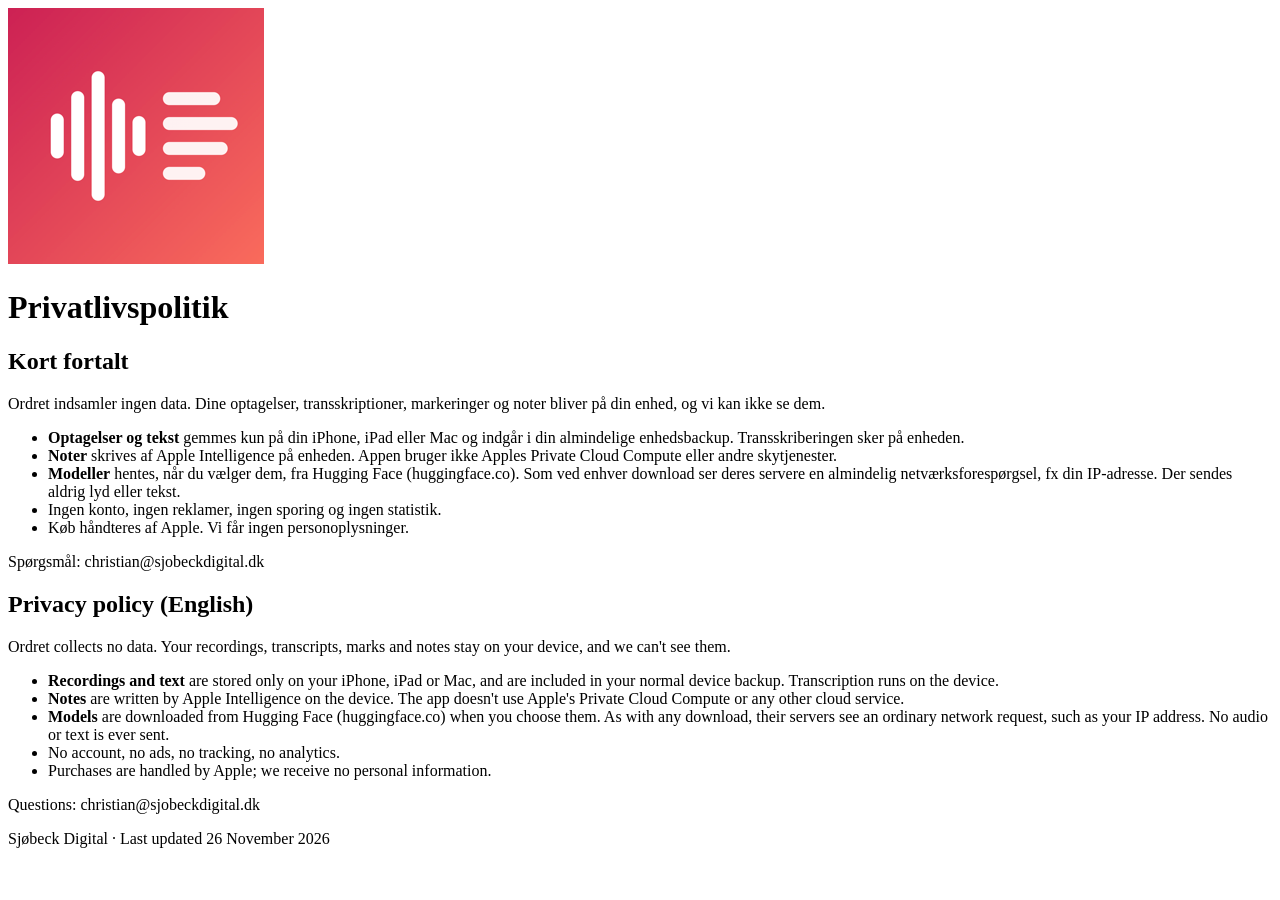
==== privacy/index.html @ f3a8c6c5 "Update privacy/index.html" ====
<!doctype html>
<html lang="da">
<head>
<meta charset="utf-8">
<meta name="viewport" content="width=device-width, initial-scale=1, viewport-fit=cover">
<title>Ordret – privatlivspolitik</title>
<link rel="stylesheet" href="../style.css">
<link rel="icon" href="../icon.png">
</head>
<body>
<main>
  <header><a href="../"><img src="../icon.png" alt="Ordret"></a><h1>Privatlivspolitik</h1></header>

  <section>
    <h2>Kort fortalt</h2>
    <p>Ordret indsamler ingen data. Dine optagelser, transskriptioner, markeringer og noter bliver på din enhed, og vi kan ikke se dem.</p>
    <ul>
      <li><strong>Optagelser og tekst</strong> gemmes kun på din iPhone, iPad eller Mac og indgår i din almindelige enhedsbackup. Transskriberingen sker på enheden.</li>
      <li><strong>Noter</strong> skrives af Apple Intelligence på enheden. Appen bruger ikke Apples Private Cloud Compute eller andre skytjenester.</li>
      <li><strong>Modeller</strong> hentes, når du vælger dem, fra Hugging Face (huggingface.co). Som ved enhver download ser deres servere en almindelig netværksforespørgsel, fx din IP-adresse. Der sendes aldrig lyd eller tekst.</li>
      <li>Ingen konto, ingen reklamer, ingen sporing og ingen statistik.</li>
      <li>Køb håndteres af Apple. Vi får ingen personoplysninger.</li>
    </ul>
    <p>Spørgsmål: <span>christian@sjobeckdigital.dk</span></p>
  </section>

  <section lang="en">
    <h2>Privacy policy (English)</h2>
    <p>Ordret collects no data. Your recordings, transcripts, marks and notes stay on your device, and we can't see them.</p>
    <ul>
      <li><strong>Recordings and text</strong> are stored only on your iPhone, iPad or Mac, and are included in your normal device backup. Transcription runs on the device.</li>
      <li><strong>Notes</strong> are written by Apple Intelligence on the device. The app doesn't use Apple's Private Cloud Compute or any other cloud service.</li>
      <li><strong>Models</strong> are downloaded from Hugging Face (huggingface.co) when you choose them. As with any download, their servers see an ordinary network request, such as your IP address. No audio or text is ever sent.</li>
      <li>No account, no ads, no tracking, no analytics.</li>
      <li>Purchases are handled by Apple; we receive no personal information.</li>
    </ul>
    <p>Questions: <span>christian@sjobeckdigital.dk</span></p>
  </section>

  <footer>Sjøbeck Digital · Last updated 26 November 2026</footer>
</main>
</body>
</html>
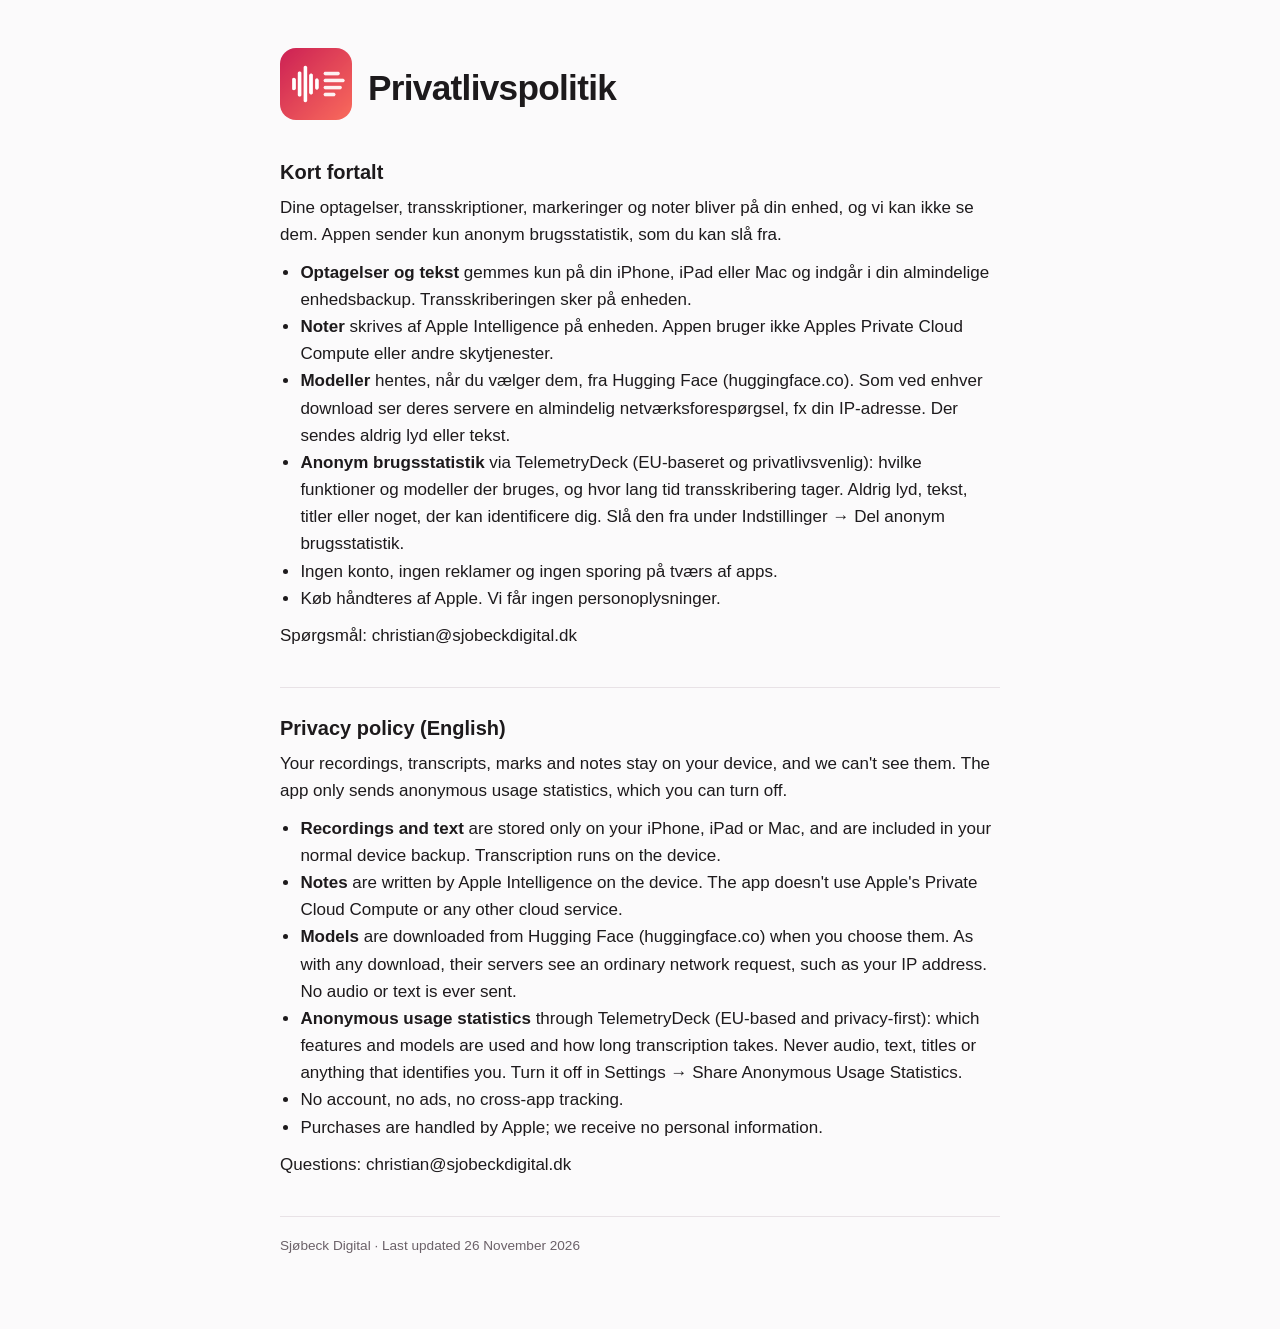
==== commit b163619d: "Update privacy/index.html" ====
--- a/privacy/index.html
+++ b/privacy/index.html
@@ -13,12 +13,13 @@
 
   <section>
     <h2>Kort fortalt</h2>
-    <p>Ordret indsamler ingen data. Dine optagelser, transskriptioner, markeringer og noter bliver på din enhed, og vi kan ikke se dem.</p>
+    <p>Dine optagelser, transskriptioner, markeringer og noter bliver på din enhed, og vi kan ikke se dem. Appen sender kun anonym brugsstatistik, som du kan slå fra.</p>
     <ul>
       <li><strong>Optagelser og tekst</strong> gemmes kun på din iPhone, iPad eller Mac og indgår i din almindelige enhedsbackup. Transskriberingen sker på enheden.</li>
       <li><strong>Noter</strong> skrives af Apple Intelligence på enheden. Appen bruger ikke Apples Private Cloud Compute eller andre skytjenester.</li>
       <li><strong>Modeller</strong> hentes, når du vælger dem, fra Hugging Face (huggingface.co). Som ved enhver download ser deres servere en almindelig netværksforespørgsel, fx din IP-adresse. Der sendes aldrig lyd eller tekst.</li>
-      <li>Ingen konto, ingen reklamer, ingen sporing og ingen statistik.</li>
+      <li><strong>Anonym brugsstatistik</strong> via TelemetryDeck (EU-baseret og privatlivsvenlig): hvilke funktioner og modeller der bruges, og hvor lang tid transskribering tager. Aldrig lyd, tekst, titler eller noget, der kan identificere dig. Slå den fra under Indstillinger → Del anonym brugsstatistik.</li>
+      <li>Ingen konto, ingen reklamer og ingen sporing på tværs af apps.</li>
       <li>Køb håndteres af Apple. Vi får ingen personoplysninger.</li>
     </ul>
     <p>Spørgsmål: <span>christian@sjobeckdigital.dk</span></p>
@@ -26,12 +27,13 @@
 
   <section lang="en">
     <h2>Privacy policy (English)</h2>
-    <p>Ordret collects no data. Your recordings, transcripts, marks and notes stay on your device, and we can't see them.</p>
+    <p>Your recordings, transcripts, marks and notes stay on your device, and we can't see them. The app only sends anonymous usage statistics, which you can turn off.</p>
     <ul>
       <li><strong>Recordings and text</strong> are stored only on your iPhone, iPad or Mac, and are included in your normal device backup. Transcription runs on the device.</li>
       <li><strong>Notes</strong> are written by Apple Intelligence on the device. The app doesn't use Apple's Private Cloud Compute or any other cloud service.</li>
       <li><strong>Models</strong> are downloaded from Hugging Face (huggingface.co) when you choose them. As with any download, their servers see an ordinary network request, such as your IP address. No audio or text is ever sent.</li>
-      <li>No account, no ads, no tracking, no analytics.</li>
+      <li><strong>Anonymous usage statistics</strong> through TelemetryDeck (EU-based and privacy-first): which features and models are used and how long transcription takes. Never audio, text, titles or anything that identifies you. Turn it off in Settings → Share Anonymous Usage Statistics.</li>
+      <li>No account, no ads, no cross-app tracking.</li>
       <li>Purchases are handled by Apple; we receive no personal information.</li>
     </ul>
     <p>Questions: <span>christian@sjobeckdigital.dk</span></p>
--- a/style.css
+++ b/style.css
@@ -0,0 +1,26 @@
+:root {
+  --bg: #fbfafb; --fg: #1d1a1c; --muted: #6b6168; --line: #e8e2e6; --accent: #c92a59; --card: #ffffff;
+  --sans: -apple-system, BlinkMacSystemFont, "SF Pro Text", "Segoe UI", sans-serif;
+}
+@media (prefers-color-scheme: dark) {
+  :root { --bg: #161315; --fg: #f1ecef; --muted: #a99da5; --line: #352e33; --accent: #f0688f; --card: #1f1b1e; }
+}
+* { box-sizing: border-box; }
+body { margin: 0; background: var(--bg); color: var(--fg); font: 17px/1.6 var(--sans);
+  padding: 0 max(18px, env(safe-area-inset-left)) 0 max(18px, env(safe-area-inset-right)); }
+main { max-width: 720px; margin: 0 auto; padding: 48px 0 72px; display: grid; gap: 28px; }
+header { display: flex; align-items: center; gap: 16px; }
+header img { width: 72px; height: 72px; border-radius: 16px; }
+h1 { font-size: 2.2rem; margin: 0; letter-spacing: -0.02em; line-height: 1.15; }
+h2 { font-size: 1.25rem; margin: 0 0 6px; }
+p { margin: 0 0 10px; }
+.lede { font-size: 1.15rem; color: var(--muted); }
+.lang { font-size: 0.85rem; color: var(--muted); }
+.lang a, a { color: var(--accent); }
+.features { display: grid; grid-template-columns: repeat(auto-fit, minmax(200px, 1fr)); gap: 14px; }
+.feature { background: var(--card); border: 1px solid var(--line); border-radius: 14px; padding: 16px; }
+.feature h2 { font-size: 1.05rem; }
+.feature p { color: var(--muted); font-size: 0.95rem; margin: 0; }
+section + section { border-top: 1px solid var(--line); padding-top: 24px; }
+footer { color: var(--muted); font-size: 0.85rem; border-top: 1px solid var(--line); padding-top: 18px; }
+ul { padding-left: 1.2em; margin: 0 0 10px; }
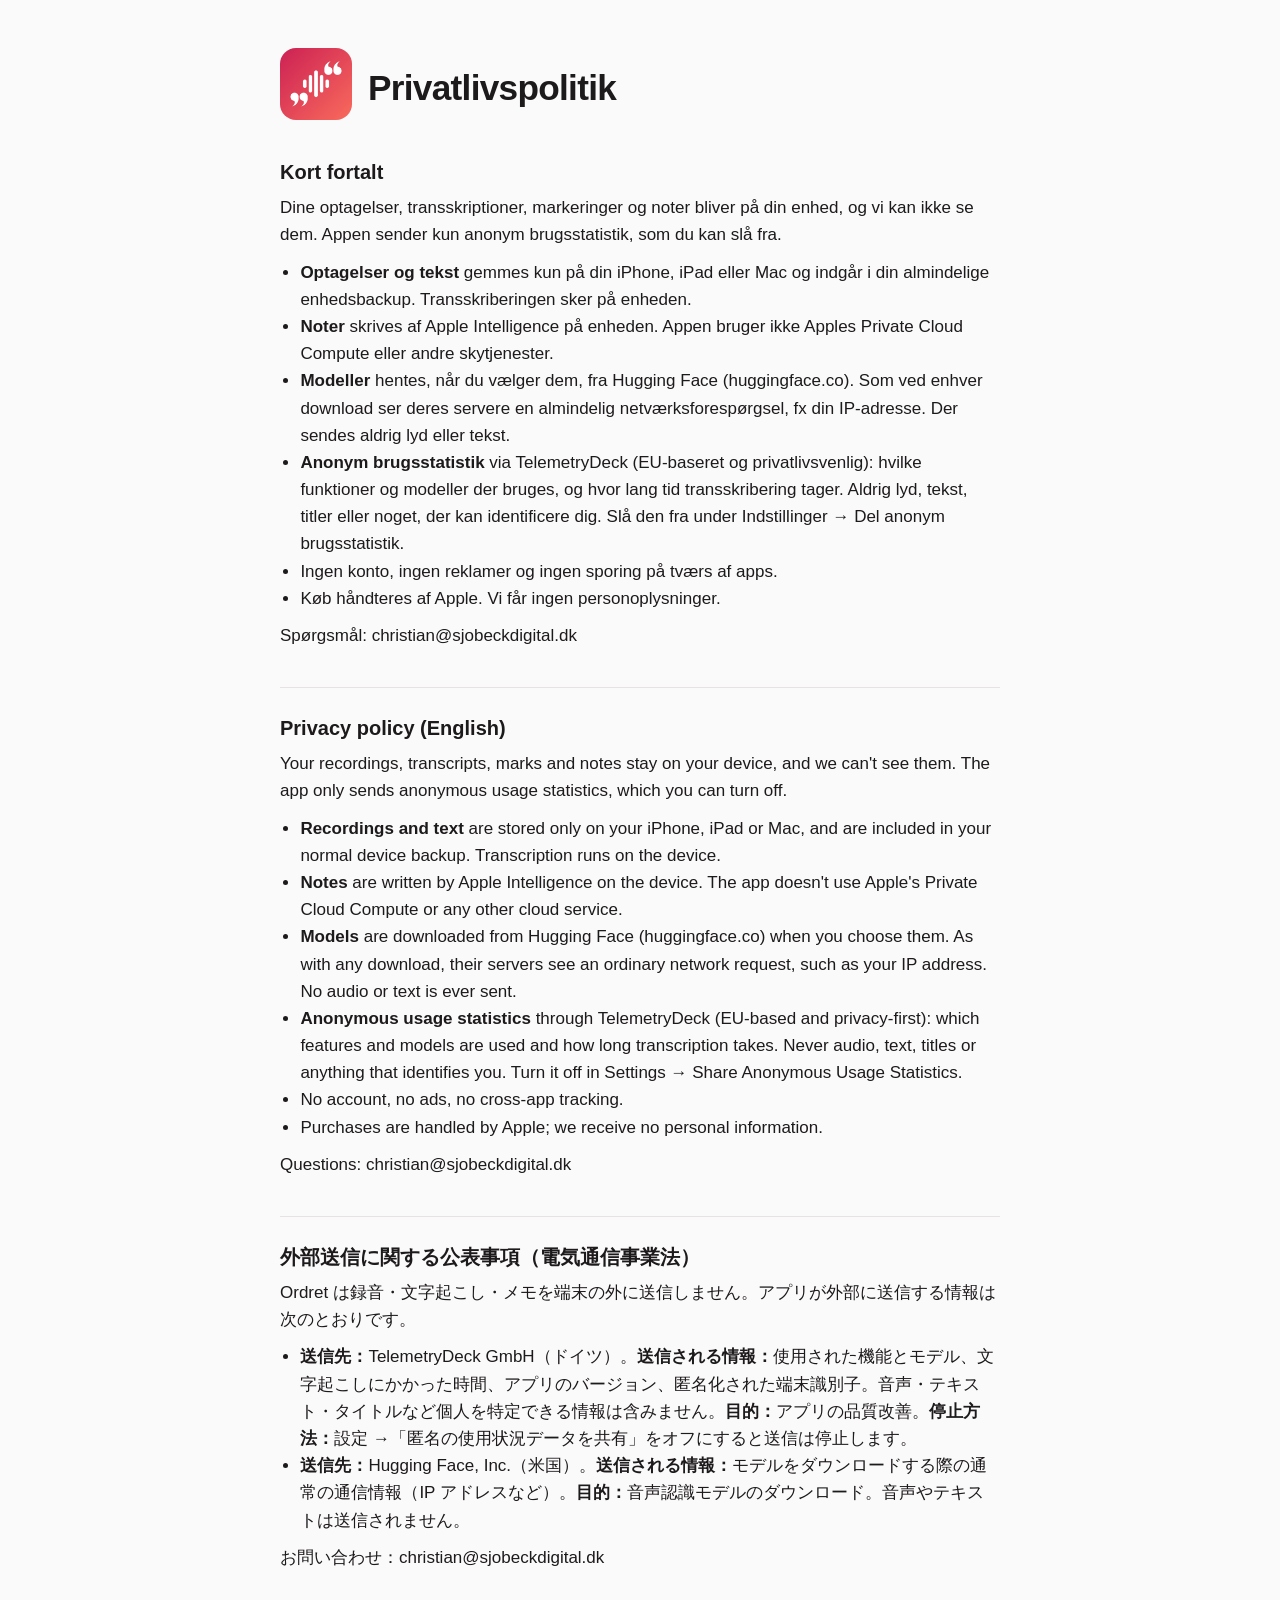
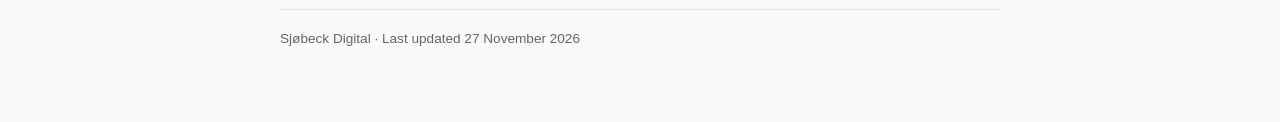
==== commit 116bd286: "Update privacy/index.html" ====
--- a/privacy/index.html
+++ b/privacy/index.html
@@ -39,7 +39,17 @@
     <p>Questions: <span>christian@sjobeckdigital.dk</span></p>
   </section>
 
-  <footer>Sjøbeck Digital · Last updated 26 November 2026</footer>
+  <section lang="ja">
+    <h2>外部送信に関する公表事項（電気通信事業法）</h2>
+    <p>Ordret は録音・文字起こし・メモを端末の外に送信しません。アプリが外部に送信する情報は次のとおりです。</p>
+    <ul>
+      <li><strong>送信先：</strong>TelemetryDeck GmbH（ドイツ）。<strong>送信される情報：</strong>使用された機能とモデル、文字起こしにかかった時間、アプリのバージョン、匿名化された端末識別子。音声・テキスト・タイトルなど個人を特定できる情報は含みません。<strong>目的：</strong>アプリの品質改善。<strong>停止方法：</strong>設定 →「匿名の使用状況データを共有」をオフにすると送信は停止します。</li>
+      <li><strong>送信先：</strong>Hugging Face, Inc.（米国）。<strong>送信される情報：</strong>モデルをダウンロードする際の通常の通信情報（IP アドレスなど）。<strong>目的：</strong>音声認識モデルのダウンロード。音声やテキストは送信されません。</li>
+    </ul>
+    <p>お問い合わせ：<span>christian@sjobeckdigital.dk</span></p>
+  </section>
+
+  <footer>Sjøbeck Digital · Last updated 27 November 2026</footer>
 </main>
 </body>
 </html>
